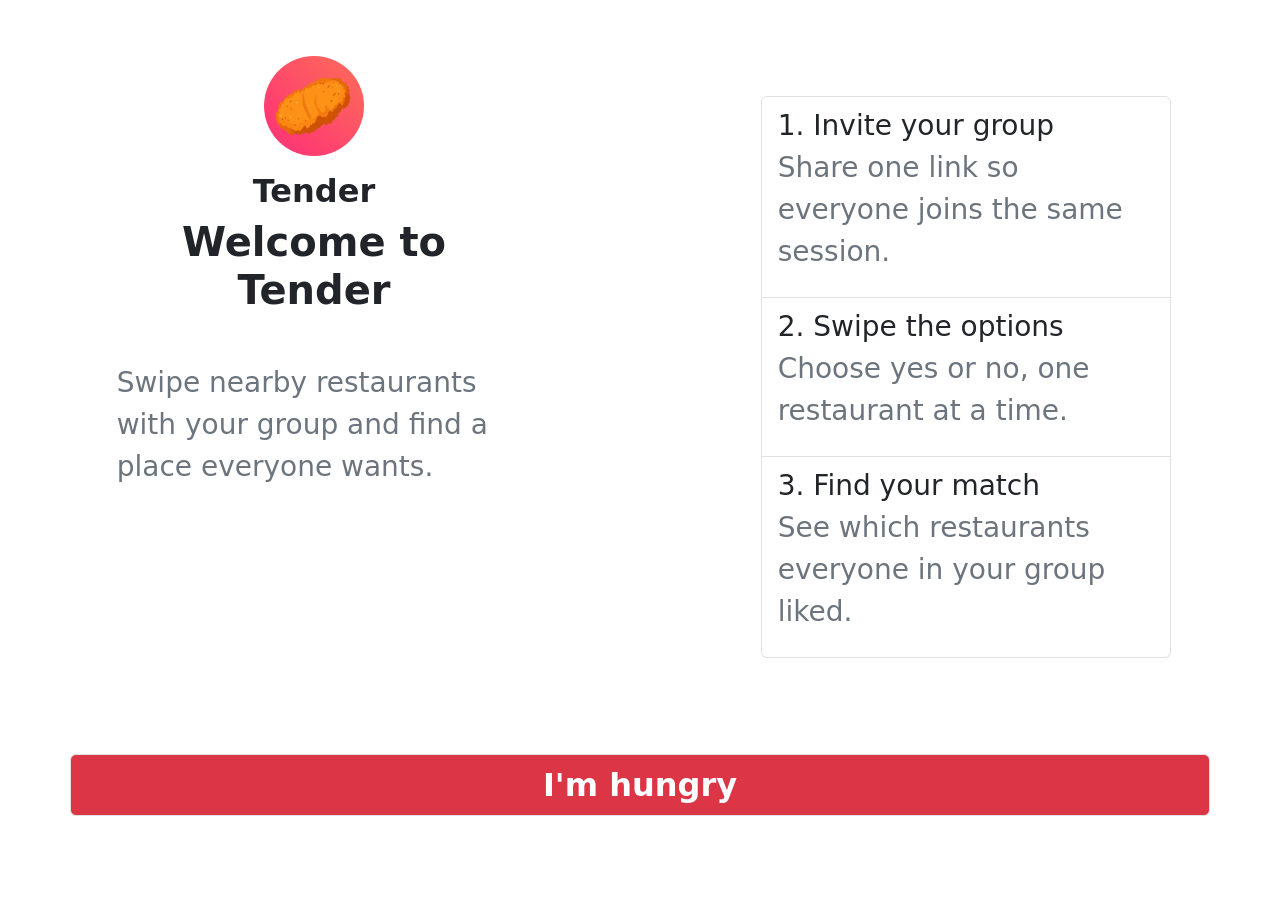
==== index.html @ 3fcf93bf "changed test.html to card.html, which will be the page that has the cards that the user swipes on, a" ====
<!DOCTYPE html>
<html lang="en">

<head>
    <meta charset="utf-8">
    <meta name="viewport" content="width=device-width, initial-scale=1">
    <title>Tender</title>

    <!-- Bootstrap -->
    <link rel="stylesheet" href="https://cdn.jsdelivr.net/npm/bootstrap@5.3.8/dist/css/bootstrap.min.css"
        integrity="sha384-sRIl4kxILFvY47J16cr9ZwB07vP4J8+LH7qKQnuqkuIAvNWLzeN8tE5YBujZqJLB" crossorigin="anonymous">
    <script src="https://cdn.jsdelivr.net/npm/bootstrap@5.3.8/dist/js/bootstrap.bundle.min.js"
        integrity="sha384-FKyoEForCGlyvwx9Hj09JcYn3nv7wiPVlz7YYwJrWVcXK/BmnVDxM+D2scQbITxI"
        crossorigin="anonymous"></script>

    <!-- JQuery -->
    <script src="https://code.jquery.com/jquery-3.7.1.min.js"
        integrity="sha256-/JqT3SQfawRcv/BIHPThkBvs0OEvtFFmqPF/lYI/Cxo=" crossorigin="anonymous"></script>

    <!-- Frontend -->
    <link rel="stylesheet" href="css/frontend.css">
    <!-- <script src="js/frontend/frontend.js"></script> -->


</head>

<body>
    <div class="row my-md-5 my-3">

        <div id="header" class="container col-12 col-md-6 col-lg-4 text-center mx-auto">
            <img src="img/Tender-Logo.png" alt="Logo" id="logo" class="my-md-2">
            <h2 class="my-md-2 fw-bold">Tender</h2>
            <h1 id="welcome" class="my-md-2 fw-bold">Welcome to Tender</h1>
            <p id="instructions" class="text-start text-secondary fs-3 my-md-5 mx-2">Swipe nearby restaurants with your group
                and find a place everyone wants.</p>
        </div>


        <div id="instructionlist" class="container col-12 col-md-6 col-lg-4 mx-auto">
            <ul class="list-group list-group-numbered my-md-5">
                <li class="list-group-item fs-3 ">Invite your group
                    <p class="text-start text-secondary">Share one link so everyone joins the same session.</p>
                </li>
                <li class="list-group-item fs-3 ">Swipe the options
                    <p class="text-start text-secondary">Choose yes or no, one restaurant at a time.</p>
                </li>
                <li class="list-group-item fs-3 ">Find your match
                    <p class="text-start text-secondary">See which restaurants everyone in your group liked.</p>
                </li>

            </ul>

        </div>

    </div>

    <!-- button that laeds to groupselection.html -->
    <a type="button" class="container-md btn fw-bold border position-absolute translate-middle-x start-50 fs-2 text-white bg-danger"
        href='groupselection.html'>I'm hungry</a>
</body>

</html>
---- css/frontend.css ----
#logo{
width: 100px;
height: 100px;
}
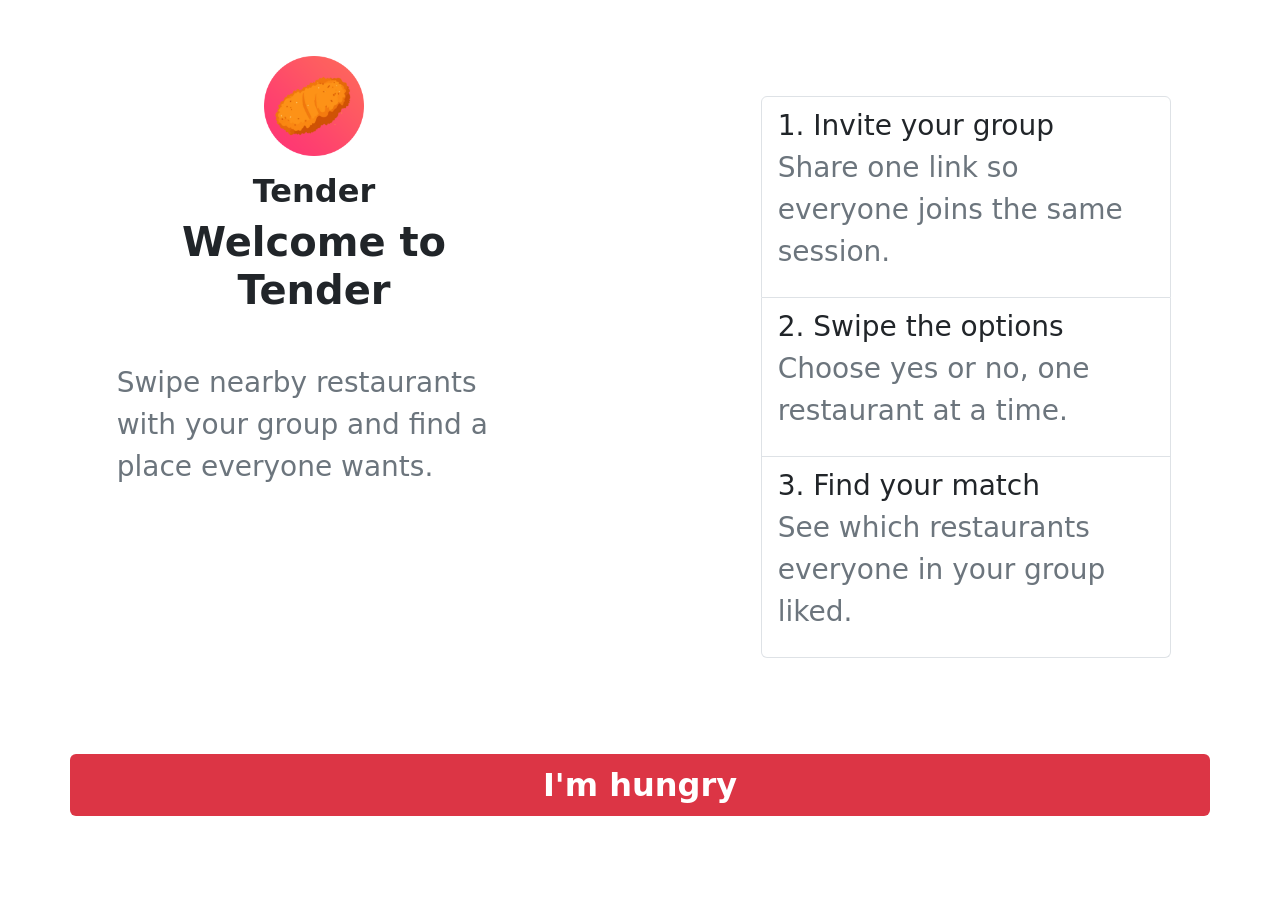
==== commit 02204a91: "groupselection styling completed" ====
--- a/index.html
+++ b/index.html
@@ -12,6 +12,8 @@
     <script src="https://cdn.jsdelivr.net/npm/bootstrap@5.3.8/dist/js/bootstrap.bundle.min.js"
         integrity="sha384-FKyoEForCGlyvwx9Hj09JcYn3nv7wiPVlz7YYwJrWVcXK/BmnVDxM+D2scQbITxI"
         crossorigin="anonymous"></script>
+    <!-- Bootstrap Icons -->
+    <link rel="stylesheet" href="https://cdn.jsdelivr.net/npm/bootstrap-icons@1.13.1/font/bootstrap-icons.min.css">
 
     <!-- JQuery -->
     <script src="https://code.jquery.com/jquery-3.7.1.min.js"
@@ -19,24 +21,29 @@
 
     <!-- Frontend -->
     <link rel="stylesheet" href="css/frontend.css">
-    <!-- <script src="js/frontend/frontend.js"></script> -->
+    <script src="js/frontend/frontend.js"></script>
 
 
 </head>
 
 <body>
+    <!--the classes are very confusing: "my-md-5 =  margin on the y axis for a medium screen is 3"-->
     <div class="row my-md-5 my-3">
+        <!--col for small then medium then large size screen, set text to center and margins to auto-->
+        <div id="header" class="container col-12 col-md-6 col-lg-4 text-center mx-auto">
 
-        <div id="header" class="container col-12 col-md-6 col-lg-4 text-center mx-auto">
-            <img src="img/Tender-Logo.png" alt="Logo" id="logo" class="my-md-2">
+            <img src="img/Tender-Logo.png" alt="Logo" style="width: 100px;height: 100px;" id="logo" class="my-md-2">
             <h2 class="my-md-2 fw-bold">Tender</h2>
             <h1 id="welcome" class="my-md-2 fw-bold">Welcome to Tender</h1>
+            
+            <!--align text to the left, make it grey and big (fs = font size)-->
             <p id="instructions" class="text-start text-secondary fs-3 my-md-5 mx-2">Swipe nearby restaurants with your group
                 and find a place everyone wants.</p>
         </div>
 
 
         <div id="instructionlist" class="container col-12 col-md-6 col-lg-4 mx-auto">
+            <!-- might change from numbered group to use the nice numbered icons from bootstrap-->
             <ul class="list-group list-group-numbered my-md-5">
                 <li class="list-group-item fs-3 ">Invite your group
                     <p class="text-start text-secondary">Share one link so everyone joins the same session.</p>
@@ -48,14 +55,17 @@
                     <p class="text-start text-secondary">See which restaurants everyone in your group liked.</p>
                 </li>
 
-            </ul>
+            </ul> <!--the classes are very confusing: "my-md-5 =  margin on the y axis for a medium screen is 3"-->
 
         </div>
 
     </div>
 
     <!-- button that laeds to groupselection.html -->
-    <a type="button" class="container-md btn fw-bold border position-absolute translate-middle-x start-50 fs-2 text-white bg-danger"
+    <!--this is completley unreadable thank you bootstrap! 
+    anyway: medium sized container, bootstrap button setting, set it to bold, from "position-absolute" to "start-50" centers the button horizontally, 
+    then the rest just sets the font size and color -->
+    <a type="button" class="container-md btn fw-bold position-absolute translate-middle-x start-50 fs-2 text-white bg-danger"
         href='groupselection.html'>I'm hungry</a>
 </body>
 
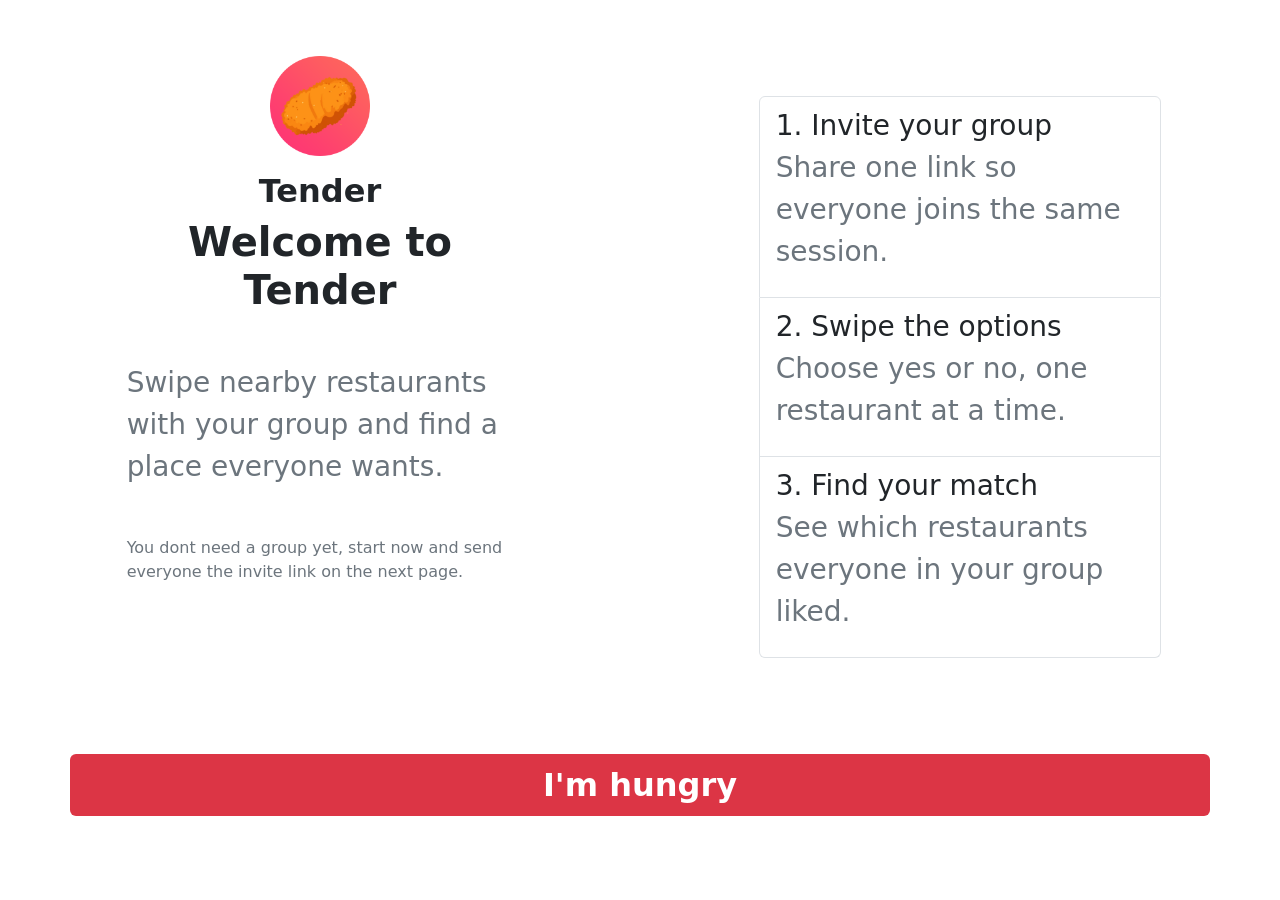
==== commit 39dda247: "more fixes" ====
--- a/index.html
+++ b/index.html
@@ -21,28 +21,34 @@
 
     <!-- Frontend -->
     <link rel="stylesheet" href="css/frontend.css">
-    <script src="js/frontend/frontend.js"></script>
+    <!-- <script src="js/frontend/frontend.js"></script> -->
 
 
 </head>
 
 <body>
+
+<div class="container-fluid">
+
     <!--the classes are very confusing: "my-md-5 =  margin on the y axis for a medium screen is 3"-->
     <div class="row my-md-5 my-3">
         <!--col for small then medium then large size screen, set text to center and margins to auto-->
-        <div id="header" class="container col-12 col-md-6 col-lg-4 text-center mx-auto">
+        <div id="header" class="container col-11 col-md-6 col-lg-4 text-center mx-auto">
 
             <img src="img/Tender-Logo.png" alt="Logo" style="width: 100px;height: 100px;" id="logo" class="my-md-2">
             <h2 class="my-md-2 fw-bold">Tender</h2>
             <h1 id="welcome" class="my-md-2 fw-bold">Welcome to Tender</h1>
-            
+
             <!--align text to the left, make it grey and big (fs = font size)-->
             <p id="instructions" class="text-start text-secondary fs-3 my-md-5 mx-2">Swipe nearby restaurants with your group
                 and find a place everyone wants.</p>
+
+            <p class="text-start text-secondary mx-2">You dont need a group yet, start now and send
+                everyone the invite link on the next page.</p>
         </div>
 
 
-        <div id="instructionlist" class="container col-12 col-md-6 col-lg-4 mx-auto">
+        <div id="instructionlist" class="container col-11 col-md-6 col-lg-4 mx-auto">
             <!-- might change from numbered group to use the nice numbered icons from bootstrap-->
             <ul class="list-group list-group-numbered my-md-5">
                 <li class="list-group-item fs-3 ">Invite your group
@@ -67,6 +73,9 @@
     then the rest just sets the font size and color -->
     <a type="button" class="container-md btn fw-bold position-absolute translate-middle-x start-50 fs-2 text-white bg-danger"
         href='groupselection.html'>I'm hungry</a>
+
+</div>
+
 </body>
 
 </html>
--- a/css/frontend.css
+++ b/css/frontend.css
@@ -0,0 +1,43 @@
+/* makes the swipe animations smoother*/
+#restaurant-card {
+    transition: transform 0.7s ease, opacity 0.7s ease;
+}
+/*style for the like/dislike*/
+.swipe-badge {
+    position: absolute;
+    top: 20px;
+    padding: 8px 16px;
+    font-size: 28px;
+    font-weight: bold;
+    border: 3px solid;
+    border-radius: 10px;
+    opacity: 0;
+    z-index: 10;
+    background-color: white;
+}
+.like-badge {
+    right: 20px;
+    color: green;
+    border-color: green;
+    transform: rotate(15deg); /*positions the LIKE badge on the right*/
+}
+.dislike-badge {
+    left: 20px;
+    color: red;
+    border-color: red;
+    transform: rotate(-15deg); /*positions the NOPE badge on the left*/
+}
+#restaurant-card.show-like #like-badge {
+    opacity: 1; /*shows the LIKE badge*/
+}
+#restaurant-card.show-dislike #dislike-badge {
+    opacity: 1; /*shows the NOPE badge*/
+}
+#restaurant-card.swipe-right {
+    transform: translateX(140px) rotate(10deg); /*moves the card out to the right */
+    opacity: 0; 
+}
+#restaurant-card.swipe-left {
+    transform: translateX(-140px) rotate(-10deg); /* moves the card out to the left */
+    opacity: 0;
+}
